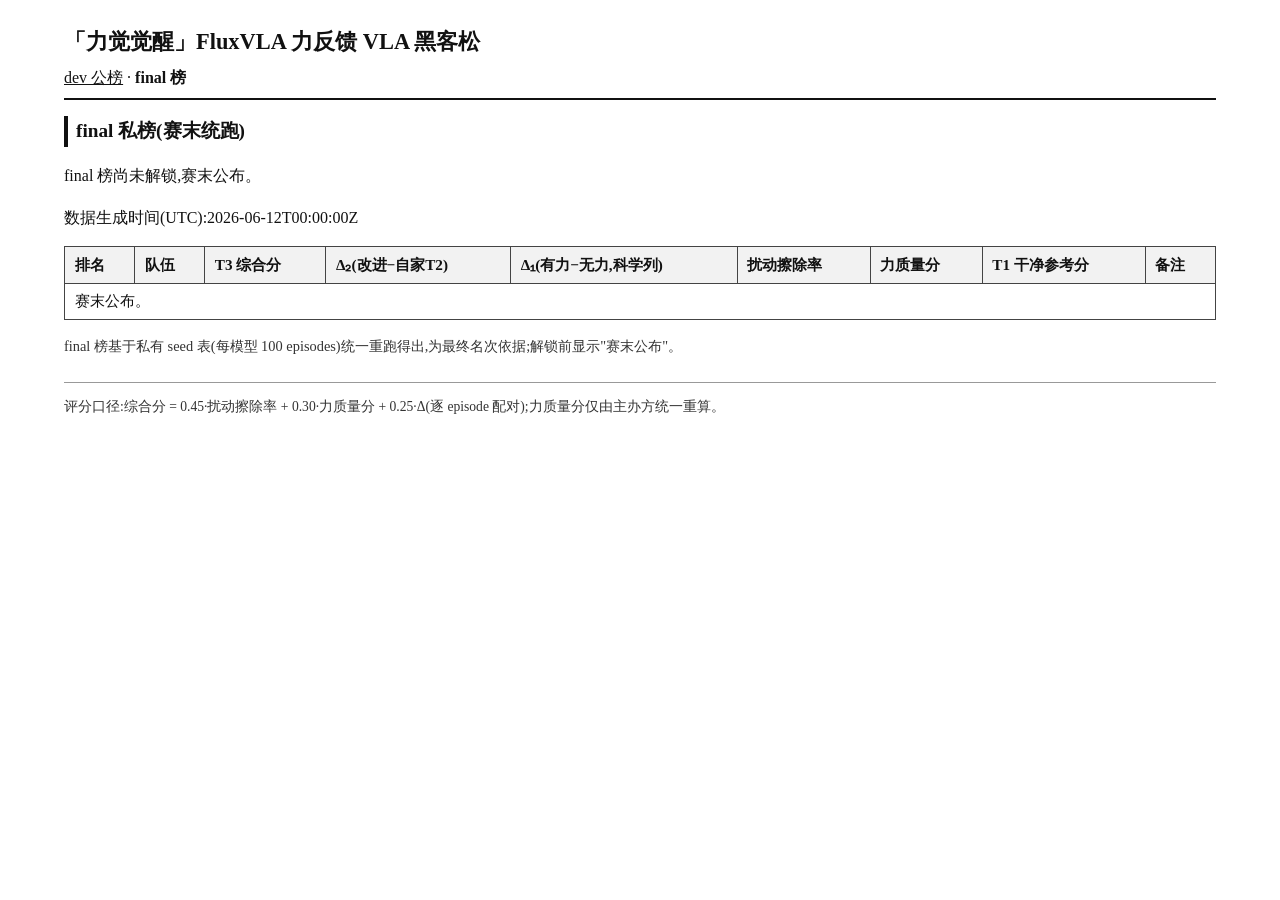
==== final.html @ 15150ca8 "feat: leaderboard static frontend (initial)" ====
<!doctype html>
<html lang="zh-CN">
<head>
<meta charset="utf-8">
<meta name="viewport" content="width=device-width, initial-scale=1">
<title>final 榜 · 力觉觉醒黑客松</title>
<link rel="stylesheet" href="./style.css">
<script src="./config.js"></script>
<script src="./board.js"></script>
</head>
<body>
<header>
  <h1>「力觉觉醒」FluxVLA 力反馈 VLA 黑客松</h1>
  <nav><a href="./index.html">dev 公榜</a> · <a href="./final.html" class="current">final 榜</a></nav>
</header>
<main>
  <h2>final 私榜(赛末统跑)</h2>
  <p id="final-locked" style="display:none">final 榜尚未解锁,赛末公布。</p>
  <p id="board-meta">数据加载中……</p>
  <table>
    <thead>
      <tr>
        <th>排名</th>
        <th>队伍</th>
        <th>T3 综合分</th>
        <th>Δ₂(改进−自家T2)</th>
        <th>Δ₁(有力−无力,科学列)</th>
        <th>扰动擦除率</th>
        <th>力质量分</th>
        <th>T1 干净参考分</th>
        <th>备注</th>
      </tr>
    </thead>
    <tbody id="board-body"><tr><td colspan="9">数据加载中……</td></tr></tbody>
  </table>
  <p class="note">final 榜基于私有 seed 表(每模型 100 episodes)统一重跑得出,为最终名次依据;解锁前显示"赛末公布"。</p>
</main>
<footer>
  <p>评分口径:综合分 = 0.45·扰动擦除率 + 0.30·力质量分 + 0.25·Δ(逐 episode 配对);力质量分仅由主办方统一重算。</p>
</footer>
<script>startBoard("final");</script>
</body>
</html>
---- style.css ----
/* 朴素商务文档风:白底黑字、表格为主、零特效(老板风格红线)。
   与 leaderboard/static/style.css 同源,静态站独立携带一份以便整目录部署 Pages。 */
body {
  font-family: "Source Han Serif SC", "Noto Serif CJK SC", "Songti SC", SimSun, Georgia, serif;
  color: #111;
  background: #fff;
  margin: 0 auto;
  max-width: 72rem;
  padding: 1.5rem 2rem;
  line-height: 1.6;
}
header { border-bottom: 2px solid #111; padding-bottom: 0.5rem; margin-bottom: 1rem; }
h1 { font-size: 1.4rem; margin: 0 0 0.3rem 0; }
h2 { font-size: 1.2rem; border-left: 4px solid #111; padding-left: 0.5rem; }
nav a { color: #111; }
nav a.current { font-weight: bold; text-decoration: none; }
table { border-collapse: collapse; width: 100%; margin: 0.8rem 0; }
th, td { border: 1px solid #444; padding: 0.35rem 0.6rem; text-align: left; font-size: 0.95rem; }
thead th { background: #f2f2f2; }
.note { font-size: 0.9rem; color: #333; }
footer { border-top: 1px solid #999; margin-top: 1.5rem; font-size: 0.85rem; color: #333; }
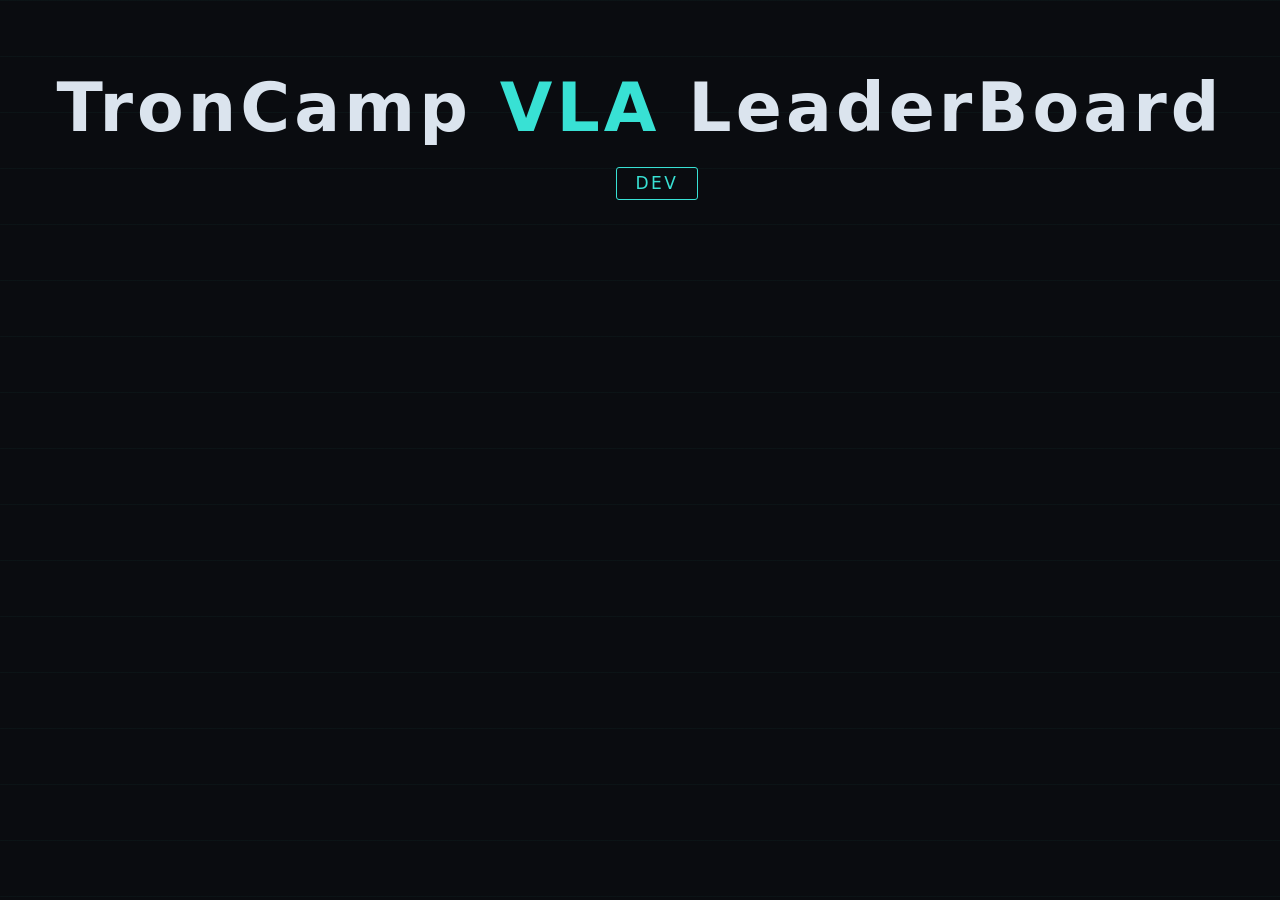
==== commit 8ae0d320: "feat: redesigned board (total-score ranking, T1/T2/T3 groups, dark console style)" ====
--- a/final.html
+++ b/final.html
@@ -3,41 +3,43 @@
 <head>
 <meta charset="utf-8">
 <meta name="viewport" content="width=device-width, initial-scale=1">
-<title>final 榜 · 力觉觉醒黑客松</title>
+<title>FINAL · TronCamp VLA LeaderBoard</title>
 <link rel="stylesheet" href="./style.css">
 <script src="./config.js"></script>
 <script src="./board.js"></script>
 </head>
-<body>
+<body data-board="final">
 <header>
-  <h1>「力觉觉醒」FluxVLA 力反馈 VLA 黑客松</h1>
-  <nav><a href="./index.html">dev 公榜</a> · <a href="./final.html" class="current">final 榜</a></nav>
+  <h1>TronCamp <span class="accent">VLA</span> LeaderBoard</h1>
+  <div class="meta">
+    <span id="updated"></span>
+    <a href="./index.html">DEV</a>
+  </div>
 </header>
 <main>
-  <h2>final 私榜(赛末统跑)</h2>
-  <p id="final-locked" style="display:none">final 榜尚未解锁,赛末公布。</p>
-  <p id="board-meta">数据加载中……</p>
-  <table>
+  <div id="locked" class="locked" hidden>
+    <span class="big">FINAL</span>
+    赛末公布
+  </div>
+  <table id="board" hidden>
     <thead>
-      <tr>
-        <th>排名</th>
-        <th>队伍</th>
-        <th>T3 综合分</th>
-        <th>Δ₂(改进−自家T2)</th>
-        <th>Δ₁(有力−无力,科学列)</th>
-        <th>扰动擦除率</th>
-        <th>力质量分</th>
-        <th>T1 干净参考分</th>
-        <th>备注</th>
+      <tr class="grp">
+        <th rowspan="2">#</th>
+        <th rowspan="2">队伍</th>
+        <th rowspan="2">总分</th>
+        <th class="tgroup" colspan="1">T1</th>
+        <th class="tgroup" colspan="4">T2</th>
+        <th class="tgroup" colspan="2">T3</th>
+      </tr>
+      <tr class="sub">
+        <th>干净分</th>
+        <th>综合</th><th>擦除率</th><th>力质量</th><th>Δ₁</th>
+        <th>综合</th><th>Δ₂</th>
       </tr>
     </thead>
-    <tbody id="board-body"><tr><td colspan="9">数据加载中……</td></tr></tbody>
+    <tbody></tbody>
   </table>
-  <p class="note">final 榜基于私有 seed 表(每模型 100 episodes)统一重跑得出,为最终名次依据;解锁前显示"赛末公布"。</p>
+  <p id="empty" hidden>暂无成绩</p>
 </main>
-<footer>
-  <p>评分口径:综合分 = 0.45·扰动擦除率 + 0.30·力质量分 + 0.25·Δ(逐 episode 配对);力质量分仅由主办方统一重算。</p>
-</footer>
-<script>startBoard("final");</script>
 </body>
 </html>
--- a/style.css
+++ b/style.css
@@ -1,21 +1,152 @@
-/* 朴素商务文档风:白底黑字、表格为主、零特效(老板风格红线)。
-   与 leaderboard/static/style.css 同源,静态站独立携带一份以便整目录部署 Pages。 */
+/* TronCamp VLA LeaderBoard — 极简暗色控制台风(2026-06-12 用户改版:
+   单标题、大字号、少说明文字、按总分排名、T1/T2/T3 分组列)。
+   与 leaderboard/static/style.css 分工:本文件只服务 Pages 静态站。 */
+:root {
+  --bg: #0a0c10;
+  --panel: #11151c;
+  --line: #1f2733;
+  --text: #dbe4ee;
+  --dim: #7d8ba0;
+  --accent: #38e1d4;
+}
+
+* { box-sizing: border-box; margin: 0; padding: 0; }
+
+html { font-size: 17px; }
+
 body {
-  font-family: "Source Han Serif SC", "Noto Serif CJK SC", "Songti SC", SimSun, Georgia, serif;
-  color: #111;
-  background: #fff;
-  margin: 0 auto;
-  max-width: 72rem;
-  padding: 1.5rem 2rem;
-  line-height: 1.6;
+  background:
+    linear-gradient(rgba(56, 225, 212, 0.035) 1px, transparent 1px) 0 0 / 100% 56px,
+    var(--bg);
+  color: var(--text);
+  font-family: 'Segoe UI', 'PingFang SC', 'Microsoft YaHei', system-ui, sans-serif;
+  min-height: 100vh;
+  padding: 4rem 2rem 5rem;
 }
-header { border-bottom: 2px solid #111; padding-bottom: 0.5rem; margin-bottom: 1rem; }
-h1 { font-size: 1.4rem; margin: 0 0 0.3rem 0; }
-h2 { font-size: 1.2rem; border-left: 4px solid #111; padding-left: 0.5rem; }
-nav a { color: #111; }
-nav a.current { font-weight: bold; text-decoration: none; }
-table { border-collapse: collapse; width: 100%; margin: 0.8rem 0; }
-th, td { border: 1px solid #444; padding: 0.35rem 0.6rem; text-align: left; font-size: 0.95rem; }
-thead th { background: #f2f2f2; }
-.note { font-size: 0.9rem; color: #333; }
-footer { border-top: 1px solid #999; margin-top: 1.5rem; font-size: 0.85rem; color: #333; }
+
+header { text-align: center; margin-bottom: 3.5rem; }
+
+h1 {
+  font-size: clamp(2.4rem, 6vw, 4rem);
+  font-weight: 800;
+  letter-spacing: 0.06em;
+}
+
+h1 .accent { color: var(--accent); }
+
+.meta {
+  margin-top: 1.2rem;
+  font-size: 1rem;
+  color: var(--dim);
+  display: flex;
+  gap: 2rem;
+  justify-content: center;
+  align-items: center;
+}
+
+.meta a {
+  color: var(--accent);
+  text-decoration: none;
+  border: 1px solid var(--accent);
+  padding: 0.3rem 1.1rem;
+  border-radius: 3px;
+  letter-spacing: 0.15em;
+}
+
+.meta a:hover { background: rgba(56, 225, 212, 0.12); }
+
+main { max-width: 1180px; margin: 0 auto; }
+
+table {
+  width: 100%;
+  border-collapse: collapse;
+  background: var(--panel);
+  border: 1px solid var(--line);
+}
+
+thead th {
+  color: var(--dim);
+  font-weight: 600;
+  padding: 0.9rem 0.6rem;
+  border-bottom: 1px solid var(--line);
+  white-space: nowrap;
+}
+
+tr.grp th { font-size: 1.05rem; letter-spacing: 0.1em; }
+
+tr.grp th.tgroup {
+  color: var(--accent);
+  border-left: 1px solid var(--line);
+}
+
+tr.sub th { font-size: 0.95rem; font-weight: 500; }
+
+tbody td {
+  padding: 1.05rem 0.6rem;
+  text-align: center;
+  font-size: 1.1rem;
+  font-variant-numeric: tabular-nums;
+  font-family: ui-monospace, 'SF Mono', Consolas, monospace;
+  border-bottom: 1px solid var(--line);
+}
+
+tbody tr:hover { background: rgba(56, 225, 212, 0.05); }
+
+td.team {
+  font-family: inherit;
+  font-size: 1.15rem;
+  font-weight: 600;
+  text-align: left;
+  padding-left: 1.2rem;
+}
+
+td.rank { color: var(--dim); font-size: 1rem; }
+
+tbody tr:nth-child(-n+3) td.rank { color: var(--accent); font-weight: 700; }
+
+td.total {
+  color: var(--accent);
+  font-size: 1.45rem;
+  font-weight: 700;
+}
+
+td.gstart { border-left: 1px solid var(--line); }
+
+td .pos { color: var(--accent); }
+td .neg { color: #f08c8c; }
+
+.tag {
+  display: inline-block;
+  font-size: 0.8rem;
+  color: var(--dim);
+  border: 1px solid var(--line);
+  border-radius: 3px;
+  padding: 0 0.4rem;
+  margin-left: 0.4rem;
+  font-family: inherit;
+}
+
+.dimcell { color: var(--dim); }
+
+#empty, .locked {
+  text-align: center;
+  color: var(--dim);
+  padding: 5rem 0;
+  font-size: 1.4rem;
+  letter-spacing: 0.2em;
+}
+
+.locked .big {
+  display: block;
+  color: var(--accent);
+  font-size: clamp(2rem, 5vw, 3rem);
+  font-weight: 800;
+  margin-bottom: 1.2rem;
+  letter-spacing: 0.3em;
+}
+
+@media (max-width: 760px) {
+  html { font-size: 15px; }
+  body { padding: 2.5rem 0.6rem; }
+  tbody td { padding: 0.8rem 0.35rem; font-size: 0.98rem; }
+}
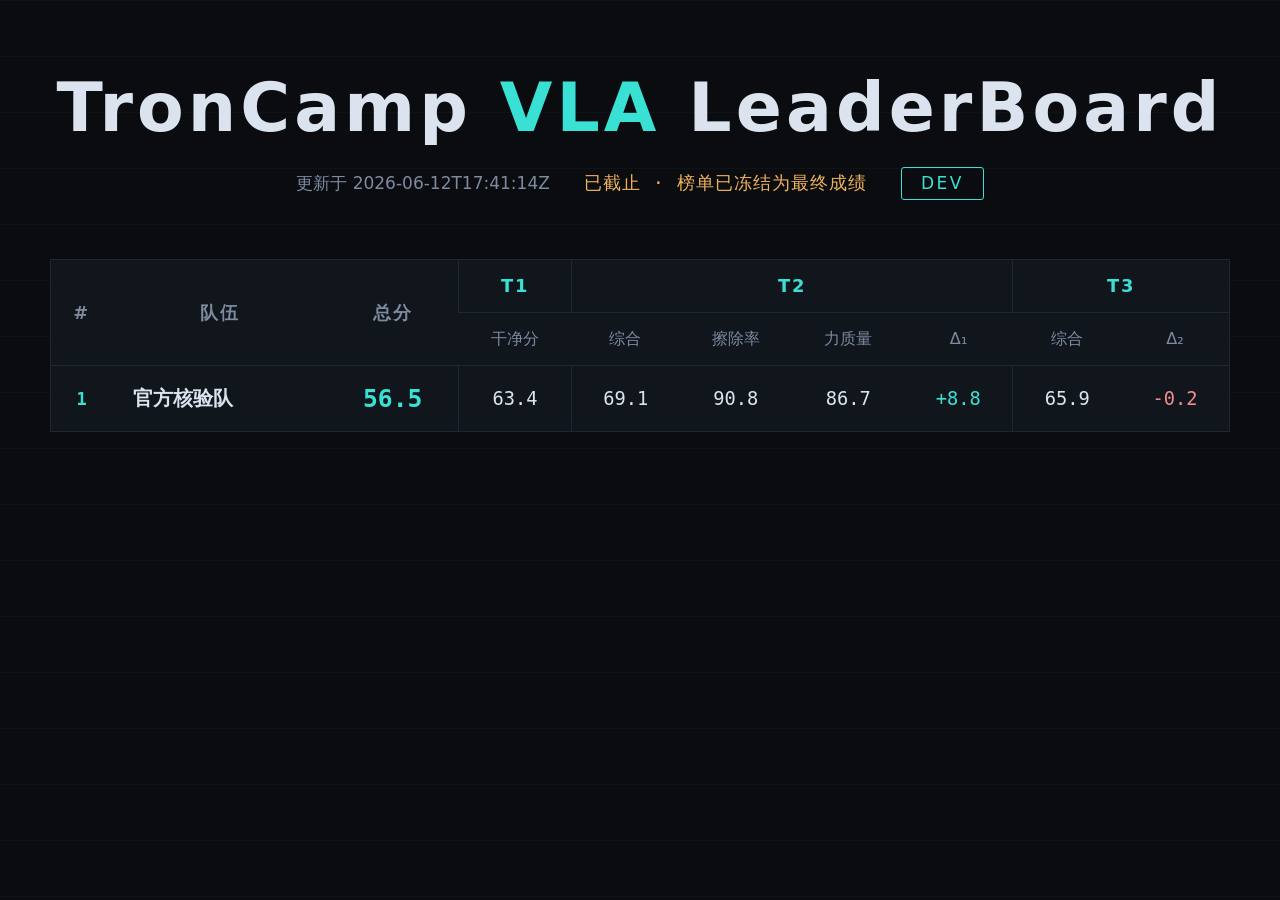
==== commit 0ef6eb35: "feat: countdown + deadline-freeze final view" ====
--- a/final.html
+++ b/final.html
@@ -13,6 +13,7 @@
   <h1>TronCamp <span class="accent">VLA</span> LeaderBoard</h1>
   <div class="meta">
     <span id="updated"></span>
+    <span id="countdown"></span>
     <a href="./index.html">DEV</a>
   </div>
 </header>
--- a/style.css
+++ b/style.css
@@ -150,3 +150,12 @@
   body { padding: 2.5rem 0.6rem; }
   tbody td { padding: 0.8rem 0.35rem; font-size: 0.98rem; }
 }
+
+#countdown {
+  color: var(--accent);
+  font-family: ui-monospace, 'SF Mono', Consolas, monospace;
+  font-size: 1.05rem;
+  letter-spacing: 0.06em;
+}
+
+#countdown.over { color: #f0b35c; }
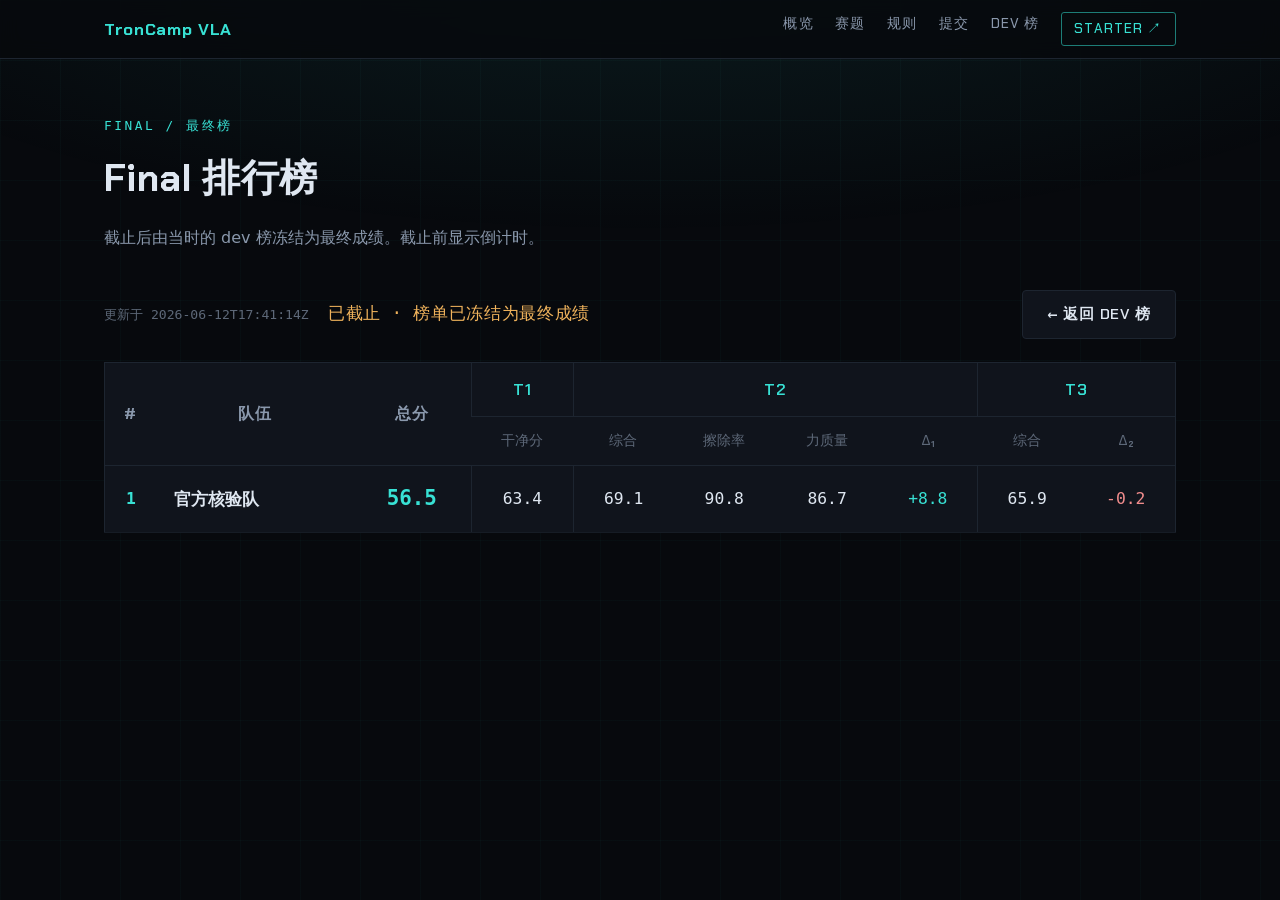
==== commit e7b1b4ed: "feat: full competition site (homepage with overview/tasks/rules/scoring/submission + live leaderboar" ====
--- a/final.html
+++ b/final.html
@@ -3,44 +3,62 @@
 <head>
 <meta charset="utf-8">
 <meta name="viewport" content="width=device-width, initial-scale=1">
-<title>FINAL · TronCamp VLA LeaderBoard</title>
+<title>FINAL · TronCamp VLA Hackathon</title>
 <link rel="stylesheet" href="./style.css">
 <script src="./config.js"></script>
-<script src="./board.js"></script>
+<script src="./board.js" defer></script>
 </head>
 <body data-board="final">
-<header>
-  <h1>TronCamp <span class="accent">VLA</span> LeaderBoard</h1>
-  <div class="meta">
-    <span id="updated"></span>
-    <span id="countdown"></span>
-    <a href="./index.html">DEV</a>
+
+<nav class="nav">
+  <div class="wrap">
+    <a href="./index.html" class="brand" style="text-decoration:none">TronCamp <span class="accent">VLA</span></a>
+    <span class="nav-links">
+      <a href="./index.html#overview">概览</a>
+      <a href="./index.html#tasks">赛题</a>
+      <a href="./index.html#rules">规则</a>
+      <a href="./index.html#submit">提交</a>
+      <a href="./index.html#board">DEV 榜</a>
+      <a href="https://github.com/Mizoreww/TronCamp" class="cta" target="_blank" rel="noopener">Starter ↗</a>
+    </span>
   </div>
-</header>
-<main>
-  <div id="locked" class="locked" hidden>
-    <span class="big">FINAL</span>
-    赛末公布
+</nav>
+
+<section style="border-top:none;padding-top:3.5rem">
+  <div class="wrap">
+    <div class="sec-head">
+      <span class="sec-num">FINAL / 最终榜</span>
+      <h2>Final 排行榜</h2>
+      <p>截止后由当时的 dev 榜冻结为最终成绩。截止前显示倒计时。</p>
+    </div>
+    <div class="board-head">
+      <span class="upd" id="updated"></span>
+      <span id="countdown" style="font-size:1.05rem"></span>
+      <a class="to-final btn" href="./index.html#board">← 返回 DEV 榜</a>
+    </div>
+    <div id="locked" class="locked" hidden>
+      <span class="big">FINAL</span>
+      赛末公布
+    </div>
+    <table id="board" class="board" hidden>
+      <thead>
+        <tr class="grp">
+          <th rowspan="2">#</th><th rowspan="2">队伍</th><th rowspan="2">总分</th>
+          <th class="tgroup">T1</th>
+          <th class="tgroup" colspan="4">T2</th>
+          <th class="tgroup" colspan="2">T3</th>
+        </tr>
+        <tr class="sub">
+          <th>干净分</th>
+          <th>综合</th><th>擦除率</th><th>力质量</th><th>Δ₁</th>
+          <th>综合</th><th>Δ₂</th>
+        </tr>
+      </thead>
+      <tbody></tbody>
+    </table>
+    <p id="empty" hidden>暂无成绩</p>
   </div>
-  <table id="board" hidden>
-    <thead>
-      <tr class="grp">
-        <th rowspan="2">#</th>
-        <th rowspan="2">队伍</th>
-        <th rowspan="2">总分</th>
-        <th class="tgroup" colspan="1">T1</th>
-        <th class="tgroup" colspan="4">T2</th>
-        <th class="tgroup" colspan="2">T3</th>
-      </tr>
-      <tr class="sub">
-        <th>干净分</th>
-        <th>综合</th><th>擦除率</th><th>力质量</th><th>Δ₁</th>
-        <th>综合</th><th>Δ₂</th>
-      </tr>
-    </thead>
-    <tbody></tbody>
-  </table>
-  <p id="empty" hidden>暂无成绩</p>
-</main>
+</section>
+
 </body>
 </html>
--- a/style.css
+++ b/style.css
@@ -1,161 +1,267 @@
-/* TronCamp VLA LeaderBoard — 极简暗色控制台风(2026-06-12 用户改版:
-   单标题、大字号、少说明文字、按总分排名、T1/T2/T3 分组列)。
-   与 leaderboard/static/style.css 分工:本文件只服务 Pages 静态站。 */
+/* TronCamp VLA Hackathon — 官网 + 排行榜
+   暗色科幻控制台风:近黑底 + 单一青色强调 + 等宽数据字 + 细网格/扫描线。
+   零构建,原生 HTML/CSS/JS。 */
+
+@import url('https://fonts.googleapis.com/css2?family=Chakra+Petch:wght@400;500;600;700&display=swap');
+
 :root {
-  --bg: #0a0c10;
-  --panel: #11151c;
-  --line: #1f2733;
-  --text: #dbe4ee;
-  --dim: #7d8ba0;
+  --bg: #07090d;
+  --bg-soft: #0b0e14;
+  --panel: #10141c;
+  --panel-2: #131822;
+  --line: #1d2530;
+  --line-soft: #161c25;
+  --text: #dfe7f1;
+  --muted: #8a98ac;
+  --dim: #5d6878;
   --accent: #38e1d4;
+  --accent-dim: #1d7d77;
+  --warn: #f0b35c;
+  --bad: #f08c8c;
+  --display: 'Chakra Petch', 'PingFang SC', 'Microsoft YaHei', sans-serif;
+  --body: 'PingFang SC', 'Microsoft YaHei', system-ui, sans-serif;
+  --mono: ui-monospace, 'SF Mono', 'JetBrains Mono', Consolas, monospace;
 }
 
 * { box-sizing: border-box; margin: 0; padding: 0; }
-
-html { font-size: 17px; }
+html { scroll-behavior: smooth; font-size: 16px; }
 
 body {
+  background: var(--bg);
+  color: var(--text);
+  font-family: var(--body);
+  line-height: 1.7;
+  -webkit-font-smoothing: antialiased;
+  overflow-x: hidden;
+}
+
+/* 全局氛围:网格 + 顶部青色辉光 */
+body::before {
+  content: '';
+  position: fixed;
+  inset: 0;
+  z-index: 0;
+  pointer-events: none;
   background:
-    linear-gradient(rgba(56, 225, 212, 0.035) 1px, transparent 1px) 0 0 / 100% 56px,
-    var(--bg);
-  color: var(--text);
-  font-family: 'Segoe UI', 'PingFang SC', 'Microsoft YaHei', system-ui, sans-serif;
-  min-height: 100vh;
-  padding: 4rem 2rem 5rem;
-}
-
-header { text-align: center; margin-bottom: 3.5rem; }
-
-h1 {
-  font-size: clamp(2.4rem, 6vw, 4rem);
-  font-weight: 800;
-  letter-spacing: 0.06em;
-}
-
-h1 .accent { color: var(--accent); }
-
-.meta {
-  margin-top: 1.2rem;
-  font-size: 1rem;
-  color: var(--dim);
-  display: flex;
-  gap: 2rem;
-  justify-content: center;
-  align-items: center;
-}
-
-.meta a {
-  color: var(--accent);
-  text-decoration: none;
-  border: 1px solid var(--accent);
-  padding: 0.3rem 1.1rem;
-  border-radius: 3px;
-  letter-spacing: 0.15em;
-}
-
-.meta a:hover { background: rgba(56, 225, 212, 0.12); }
-
-main { max-width: 1180px; margin: 0 auto; }
-
-table {
-  width: 100%;
-  border-collapse: collapse;
-  background: var(--panel);
-  border: 1px solid var(--line);
-}
-
-thead th {
-  color: var(--dim);
-  font-weight: 600;
-  padding: 0.9rem 0.6rem;
+    radial-gradient(120% 60% at 50% -10%, rgba(56, 225, 212, 0.10), transparent 60%),
+    linear-gradient(rgba(56, 225, 212, 0.028) 1px, transparent 1px) 0 0 / 100% 60px,
+    linear-gradient(90deg, rgba(56, 225, 212, 0.028) 1px, transparent 1px) 0 0 / 60px 100%;
+}
+
+a { color: var(--accent); text-decoration: none; }
+a:hover { text-decoration: underline; }
+
+.wrap { max-width: 1120px; margin: 0 auto; padding: 0 1.5rem; position: relative; z-index: 1; }
+
+/* ───────── 顶栏 ───────── */
+.nav {
+  position: sticky; top: 0; z-index: 50;
+  background: rgba(7, 9, 13, 0.82);
+  backdrop-filter: blur(10px);
   border-bottom: 1px solid var(--line);
-  white-space: nowrap;
-}
-
-tr.grp th { font-size: 1.05rem; letter-spacing: 0.1em; }
-
-tr.grp th.tgroup {
-  color: var(--accent);
-  border-left: 1px solid var(--line);
-}
-
-tr.sub th { font-size: 0.95rem; font-weight: 500; }
-
-tbody td {
-  padding: 1.05rem 0.6rem;
-  text-align: center;
-  font-size: 1.1rem;
-  font-variant-numeric: tabular-nums;
-  font-family: ui-monospace, 'SF Mono', Consolas, monospace;
-  border-bottom: 1px solid var(--line);
-}
-
-tbody tr:hover { background: rgba(56, 225, 212, 0.05); }
-
-td.team {
-  font-family: inherit;
-  font-size: 1.15rem;
-  font-weight: 600;
-  text-align: left;
-  padding-left: 1.2rem;
-}
-
-td.rank { color: var(--dim); font-size: 1rem; }
-
-tbody tr:nth-child(-n+3) td.rank { color: var(--accent); font-weight: 700; }
-
-td.total {
-  color: var(--accent);
-  font-size: 1.45rem;
-  font-weight: 700;
-}
-
-td.gstart { border-left: 1px solid var(--line); }
-
-td .pos { color: var(--accent); }
-td .neg { color: #f08c8c; }
-
-.tag {
-  display: inline-block;
-  font-size: 0.8rem;
-  color: var(--dim);
-  border: 1px solid var(--line);
-  border-radius: 3px;
-  padding: 0 0.4rem;
-  margin-left: 0.4rem;
-  font-family: inherit;
-}
-
-.dimcell { color: var(--dim); }
-
-#empty, .locked {
-  text-align: center;
-  color: var(--dim);
-  padding: 5rem 0;
-  font-size: 1.4rem;
-  letter-spacing: 0.2em;
-}
-
-.locked .big {
-  display: block;
-  color: var(--accent);
-  font-size: clamp(2rem, 5vw, 3rem);
-  font-weight: 800;
-  margin-bottom: 1.2rem;
-  letter-spacing: 0.3em;
-}
-
-@media (max-width: 760px) {
-  html { font-size: 15px; }
-  body { padding: 2.5rem 0.6rem; }
-  tbody td { padding: 0.8rem 0.35rem; font-size: 0.98rem; }
-}
-
+}
+.nav .wrap { display: flex; align-items: center; gap: 1.5rem; height: 58px; }
+.brand {
+  font-family: var(--display); font-weight: 700; font-size: 1.05rem;
+  letter-spacing: 0.04em; white-space: nowrap;
+}
+.brand .accent { color: var(--accent); }
+.nav-links { display: flex; gap: 1.35rem; margin-left: auto; flex-wrap: wrap; }
+.nav-links a {
+  color: var(--muted); font-family: var(--display); font-size: 0.85rem;
+  font-weight: 500; letter-spacing: 0.08em; text-transform: uppercase;
+}
+.nav-links a:hover { color: var(--accent); text-decoration: none; }
+.nav-links a.cta {
+  color: var(--accent); border: 1px solid var(--accent-dim);
+  padding: 0.25rem 0.8rem; border-radius: 3px;
+}
+.nav-links a.cta:hover { background: rgba(56, 225, 212, 0.12); }
+
+/* ───────── Hero ───────── */
+.hero { padding: 5rem 0 3.5rem; position: relative; }
+.hero .tag {
+  font-family: var(--mono); font-size: 0.78rem; color: var(--accent);
+  letter-spacing: 0.25em; text-transform: uppercase; margin-bottom: 1.4rem;
+  display: inline-flex; align-items: center; gap: 0.6rem;
+}
+.hero .tag::before {
+  content: ''; width: 28px; height: 1px; background: var(--accent);
+}
+.hero h1 {
+  font-family: var(--display); font-weight: 700;
+  font-size: clamp(2.6rem, 6vw, 4.6rem); line-height: 1.04;
+  letter-spacing: 0.01em; margin-bottom: 1.2rem;
+}
+.hero h1 .accent { color: var(--accent); }
+.hero .lead {
+  font-size: clamp(1rem, 1.6vw, 1.2rem); color: var(--muted);
+  max-width: 50rem; margin-bottom: 2.2rem;
+}
+.chips { display: flex; flex-wrap: wrap; gap: 0.7rem; margin-bottom: 2.2rem; }
+.chip {
+  font-family: var(--mono); font-size: 0.82rem; color: var(--text);
+  background: var(--panel); border: 1px solid var(--line);
+  padding: 0.45rem 0.9rem; border-radius: 3px;
+}
+.chip b { color: var(--accent); font-weight: 600; }
+.hero-actions { display: flex; flex-wrap: wrap; gap: 0.9rem; align-items: center; }
+.btn {
+  font-family: var(--display); font-weight: 600; font-size: 0.92rem;
+  letter-spacing: 0.06em; padding: 0.7rem 1.5rem; border-radius: 4px;
+  border: 1px solid var(--line); color: var(--text); background: var(--panel);
+  cursor: pointer; transition: all 0.15s;
+}
+.btn:hover { text-decoration: none; border-color: var(--accent-dim); }
+.btn.primary { background: var(--accent); color: #06231f; border-color: var(--accent); }
+.btn.primary:hover { background: #5ff0e4; }
+
+.countdown-box {
+  margin-top: 2.4rem; display: inline-flex; align-items: baseline; gap: 0.8rem;
+  border-top: 1px solid var(--line); padding-top: 1.2rem;
+}
+.countdown-box .label {
+  font-family: var(--mono); font-size: 0.78rem; color: var(--dim);
+  letter-spacing: 0.15em; text-transform: uppercase;
+}
 #countdown {
-  color: var(--accent);
-  font-family: ui-monospace, 'SF Mono', Consolas, monospace;
-  font-size: 1.05rem;
-  letter-spacing: 0.06em;
-}
-
-#countdown.over { color: #f0b35c; }
+  font-family: var(--mono); color: var(--accent); font-size: 1.4rem;
+  letter-spacing: 0.04em; font-variant-numeric: tabular-nums;
+}
+#countdown.over { color: var(--warn); }
+
+/* ───────── 区块 ───────── */
+section { padding: 4rem 0; border-top: 1px solid var(--line-soft); position: relative; }
+.sec-head { margin-bottom: 2.4rem; }
+.sec-num {
+  font-family: var(--mono); font-size: 0.8rem; color: var(--accent);
+  letter-spacing: 0.2em; display: block; margin-bottom: 0.6rem;
+}
+.sec-head h2 {
+  font-family: var(--display); font-weight: 700; font-size: clamp(1.7rem, 3.4vw, 2.4rem);
+  letter-spacing: 0.01em;
+}
+.sec-head p { color: var(--muted); max-width: 52rem; margin-top: 0.8rem; }
+
+/* 概览 */
+.overview { display: grid; grid-template-columns: 1.3fr 1fr; gap: 2.5rem; align-items: center; }
+.overview .fig { border: 1px solid var(--line); border-radius: 6px; overflow: hidden; background: var(--panel); }
+.overview .fig img { display: block; width: 100%; }
+.overview .fig figcaption {
+  font-size: 0.82rem; color: var(--dim); padding: 0.8rem 1rem;
+  border-top: 1px solid var(--line); line-height: 1.55;
+}
+.overview p { color: var(--muted); margin-bottom: 1.1rem; }
+.overview strong { color: var(--text); }
+
+/* 通用卡片 */
+.cards { display: grid; gap: 1.2rem; }
+.card {
+  background: var(--panel); border: 1px solid var(--line); border-radius: 6px;
+  padding: 1.5rem 1.6rem;
+}
+.card h3 { font-family: var(--display); font-weight: 600; font-size: 1.15rem; margin-bottom: 0.7rem; }
+.card p { color: var(--muted); font-size: 0.95rem; }
+
+/* 赛题卡 */
+.tasks { grid-template-columns: repeat(3, 1fr); }
+.task-card { position: relative; padding-top: 2.6rem; }
+.task-card .tno {
+  position: absolute; top: 1.2rem; left: 1.6rem;
+  font-family: var(--display); font-weight: 700; font-size: 1.05rem; color: var(--accent);
+  letter-spacing: 0.05em;
+}
+.task-card .weight {
+  position: absolute; top: 1.3rem; right: 1.6rem;
+  font-family: var(--mono); font-size: 1.5rem; color: var(--text); font-weight: 600;
+}
+.task-card h3 { margin-bottom: 0.5rem; }
+.task-card .role { font-family: var(--mono); font-size: 0.76rem; color: var(--dim); letter-spacing: 0.1em; text-transform: uppercase; margin-bottom: 0.9rem; }
+.task-card ul { list-style: none; display: flex; flex-direction: column; gap: 0.55rem; }
+.task-card li { font-size: 0.9rem; color: var(--muted); padding-left: 1rem; position: relative; }
+.task-card li::before { content: '▸'; position: absolute; left: 0; color: var(--accent-dim); }
+.task-card.focus { border-color: var(--accent-dim); box-shadow: 0 0 0 1px rgba(56,225,212,0.18) inset; }
+
+/* 菜单/规则表 */
+.dtable { width: 100%; border-collapse: collapse; background: var(--panel); border: 1px solid var(--line); }
+.dtable th, .dtable td { padding: 0.85rem 1rem; text-align: left; border-bottom: 1px solid var(--line-soft); vertical-align: top; }
+.dtable th { font-family: var(--display); font-weight: 600; color: var(--muted); font-size: 0.9rem; }
+.dtable td { color: var(--muted); font-size: 0.92rem; }
+.dtable td b, .dtable td strong { color: var(--text); }
+.dtable tr:last-child td { border-bottom: none; }
+.lvl { font-family: var(--mono); font-size: 0.82rem; color: var(--accent); white-space: nowrap; }
+
+/* 评分 */
+.formula {
+  font-family: var(--mono); font-size: 1.05rem; color: var(--text);
+  background: var(--panel-2); border: 1px solid var(--line); border-left: 3px solid var(--accent);
+  border-radius: 4px; padding: 1.1rem 1.3rem; margin: 1.4rem 0; overflow-x: auto;
+}
+.formula .accent { color: var(--accent); }
+.formula .dim { color: var(--dim); }
+.layers { grid-template-columns: repeat(3, 1fr); }
+.layer-card .ln { font-family: var(--mono); font-size: 0.78rem; color: var(--accent); letter-spacing: 0.1em; margin-bottom: 0.6rem; }
+
+/* 提交步骤 */
+.steps { counter-reset: step; display: grid; gap: 0; border: 1px solid var(--line); border-radius: 6px; overflow: hidden; }
+.step { display: grid; grid-template-columns: 3rem 1fr; gap: 1rem; padding: 1.2rem 1.4rem; background: var(--panel); border-bottom: 1px solid var(--line-soft); }
+.step:last-child { border-bottom: none; }
+.step .sn { counter-increment: step; font-family: var(--mono); color: var(--accent); font-size: 1.1rem; }
+.step .sn::before { content: counter(step, decimal-leading-zero); }
+.step h4 { font-family: var(--display); font-weight: 600; font-size: 1rem; margin-bottom: 0.3rem; }
+.step p { color: var(--muted); font-size: 0.9rem; }
+.code {
+  font-family: var(--mono); font-size: 0.85rem; color: var(--text);
+  background: var(--bg); border: 1px solid var(--line); border-radius: 4px;
+  padding: 0.9rem 1.1rem; margin-top: 1.2rem; overflow-x: auto; white-space: pre; line-height: 1.65;
+}
+.code .c { color: var(--dim); }
+.code .a { color: var(--accent); }
+
+/* ───────── 排行榜 ───────── */
+.board-head { display: flex; align-items: baseline; gap: 1.2rem; flex-wrap: wrap; margin-bottom: 1.4rem; }
+.board-head .upd { font-family: var(--mono); font-size: 0.82rem; color: var(--dim); }
+.board-head .to-final { margin-left: auto; }
+table.board { width: 100%; border-collapse: collapse; background: var(--panel); border: 1px solid var(--line); }
+table.board thead th { color: var(--muted); font-family: var(--display); font-weight: 600; padding: 0.8rem 0.5rem; border-bottom: 1px solid var(--line); white-space: nowrap; }
+table.board tr.grp th { font-size: 1rem; letter-spacing: 0.06em; }
+table.board tr.grp th.tgroup { color: var(--accent); border-left: 1px solid var(--line); }
+table.board tr.sub th { font-size: 0.85rem; font-weight: 500; color: var(--dim); }
+table.board tbody td {
+  padding: 0.95rem 0.5rem; text-align: center; font-size: 1.02rem;
+  font-family: var(--mono); font-variant-numeric: tabular-nums; border-bottom: 1px solid var(--line-soft);
+}
+table.board tbody tr:hover { background: rgba(56, 225, 212, 0.045); }
+table.board td.team { font-family: var(--body); font-size: 1.05rem; font-weight: 600; text-align: left; padding-left: 1.1rem; }
+table.board td.rank { color: var(--dim); }
+table.board tbody tr:nth-child(-n+3) td.rank { color: var(--accent); font-weight: 700; }
+table.board td.total { color: var(--accent); font-size: 1.3rem; font-weight: 700; }
+table.board td.gstart { border-left: 1px solid var(--line); }
+td .pos { color: var(--accent); } td .neg { color: var(--bad); } .dimcell { color: var(--dim); }
+.tag { font-size: 0.72rem; color: var(--dim); border: 1px solid var(--line); border-radius: 3px; padding: 0 0.35rem; margin-left: 0.4rem; }
+#empty, .locked { text-align: center; color: var(--dim); padding: 4rem 0; font-size: 1.3rem; letter-spacing: 0.12em; }
+.locked .big { display: block; color: var(--accent); font-family: var(--display); font-size: clamp(2rem, 5vw, 3rem); font-weight: 700; margin-bottom: 1rem; letter-spacing: 0.2em; }
+
+/* ───────── Footer ───────── */
+footer { border-top: 1px solid var(--line); padding: 3rem 0; color: var(--dim); }
+.foot-grid { display: flex; flex-wrap: wrap; gap: 2.5rem; justify-content: space-between; }
+.foot-col h5 { font-family: var(--display); color: var(--muted); font-size: 0.85rem; letter-spacing: 0.1em; text-transform: uppercase; margin-bottom: 0.8rem; }
+.foot-col a { display: block; color: var(--muted); font-size: 0.9rem; margin-bottom: 0.45rem; }
+.foot-col a:hover { color: var(--accent); }
+.foot-note { margin-top: 2rem; font-size: 0.82rem; color: var(--dim); border-top: 1px solid var(--line-soft); padding-top: 1.2rem; }
+
+/* 入场动画 */
+@keyframes rise { from { opacity: 0; transform: translateY(14px); } to { opacity: 1; transform: none; } }
+.hero .tag { animation: rise 0.5s both; }
+.hero h1 { animation: rise 0.5s 0.06s both; }
+.hero .lead { animation: rise 0.5s 0.12s both; }
+.chips { animation: rise 0.5s 0.18s both; }
+.hero-actions { animation: rise 0.5s 0.24s both; }
+.countdown-box { animation: rise 0.5s 0.3s both; }
+
+@media (max-width: 860px) {
+  .overview, .tasks, .layers { grid-template-columns: 1fr; }
+  .nav-links { gap: 0.9rem; }
+  .nav-links a:not(.cta) { display: none; }
+  table.board { font-size: 0.9rem; }
+}
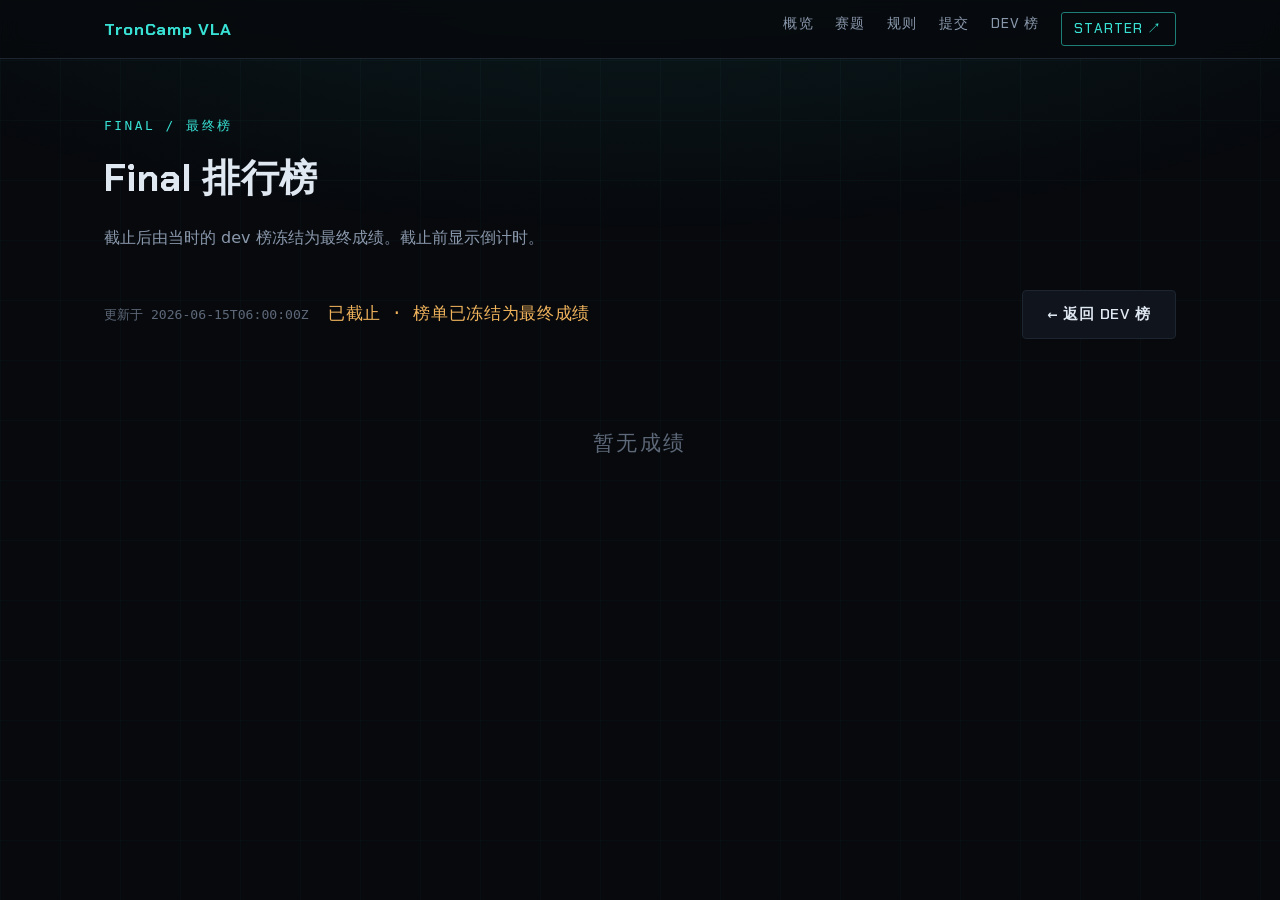
==== commit 717972cc: "deploy: 单环境进度条榜单 UI + 单环境官网文案 - board.js / 模板:T1/T2 达标绿勾 + T3 绝对分进度条,按 T3 分降序(新 schema)。 - index.htm" ====
--- a/final.html
+++ b/final.html
@@ -40,18 +40,14 @@
       <span class="big">FINAL</span>
       赛末公布
     </div>
-    <table id="board" class="board" hidden>
+    <table id="board-table" class="board board-strip" hidden>
       <thead>
         <tr class="grp">
-          <th rowspan="2">#</th><th rowspan="2">队伍</th><th rowspan="2">总分</th>
-          <th class="tgroup">T1</th>
-          <th class="tgroup" colspan="4">T2</th>
-          <th class="tgroup" colspan="2">T3</th>
-        </tr>
-        <tr class="sub">
-          <th>干净分</th>
-          <th>综合</th><th>擦除率</th><th>力质量</th><th>Δ₁</th>
-          <th>综合</th><th>Δ₂</th>
+          <th class="c-rank">#</th>
+          <th class="c-team">队伍</th>
+          <th class="c-gate">T1 <span class="th-sub">达标</span></th>
+          <th class="c-gate">T2 <span class="th-sub">达标</span></th>
+          <th class="c-t3">T3 分数 <span class="th-sub">0.7·擦除 + 0.3·力质量</span></th>
         </tr>
       </thead>
       <tbody></tbody>
--- a/style.css
+++ b/style.css
@@ -239,6 +239,29 @@
 table.board td.gstart { border-left: 1px solid var(--line); }
 td .pos { color: var(--accent); } td .neg { color: var(--bad); } .dimcell { color: var(--dim); }
 .tag { font-size: 0.72rem; color: var(--dim); border: 1px solid var(--line); border-radius: 3px; padding: 0 0.35rem; margin-left: 0.4rem; }
+
+/* ── 排行榜进度条版(2026-06-15):T1/T2 达标绿勾,T3 分数+进度条,只按 T3 排名 ── */
+table.board-strip td, table.board-strip thead th { text-align: center; }
+table.board-strip .c-rank { width: 3.2rem; color: var(--dim); font-family: var(--mono); font-size: 1.05rem; }
+table.board-strip tbody tr.top1 .c-rank { color: #ffd76a; }
+table.board-strip tbody tr.top2 .c-rank { color: #cdd6e2; }
+table.board-strip tbody tr.top3 .c-rank { color: #e2a878; }
+table.board-strip tbody tr.top .c-rank { font-weight: 700; }
+table.board-strip td.c-team { text-align: left; padding-left: 1.1rem; font-family: var(--body); font-size: 1.05rem; font-weight: 600; }
+.th-sub { display: block; font-family: var(--mono); font-size: 0.64rem; font-weight: 400; color: var(--dim); letter-spacing: 0.02em; margin-top: 0.18rem; }
+.c-gate { width: 6rem; border-left: 1px solid var(--line-soft); }
+.gate { font-size: 1.2rem; font-weight: 700; line-height: 1; }
+.gate-ok { color: #46d98a; text-shadow: 0 0 10px rgba(70, 217, 138, 0.5); }
+.gate-miss { color: var(--dim); font-size: 0.98rem; }
+.gate-none { color: var(--line); }
+.c-t3 { border-left: 1px solid var(--line); min-width: 9.5rem; }
+.t3wrap { display: inline-flex; flex-direction: column; align-items: center; gap: 0.2rem; min-width: 7rem; }
+.t3num { font-family: var(--display); font-size: 1.4rem; font-weight: 700; color: var(--accent); line-height: 1; }
+.t3sub { font-family: var(--mono); font-size: 0.66rem; color: var(--dim); }
+.t3bar { display: block; width: 100%; height: 3px; background: var(--line); border-radius: 2px; overflow: hidden; }
+.t3bar i { display: block; height: 100%; background: linear-gradient(90deg, var(--accent-dim), var(--accent)); }
+table.board-strip tbody tr.top1 .t3bar i { background: linear-gradient(90deg, var(--accent), #ffd76a); }
+
 #empty, .locked { text-align: center; color: var(--dim); padding: 4rem 0; font-size: 1.3rem; letter-spacing: 0.12em; }
 .locked .big { display: block; color: var(--accent); font-family: var(--display); font-size: clamp(2rem, 5vw, 3rem); font-weight: 700; margin-bottom: 1rem; letter-spacing: 0.2em; }
 
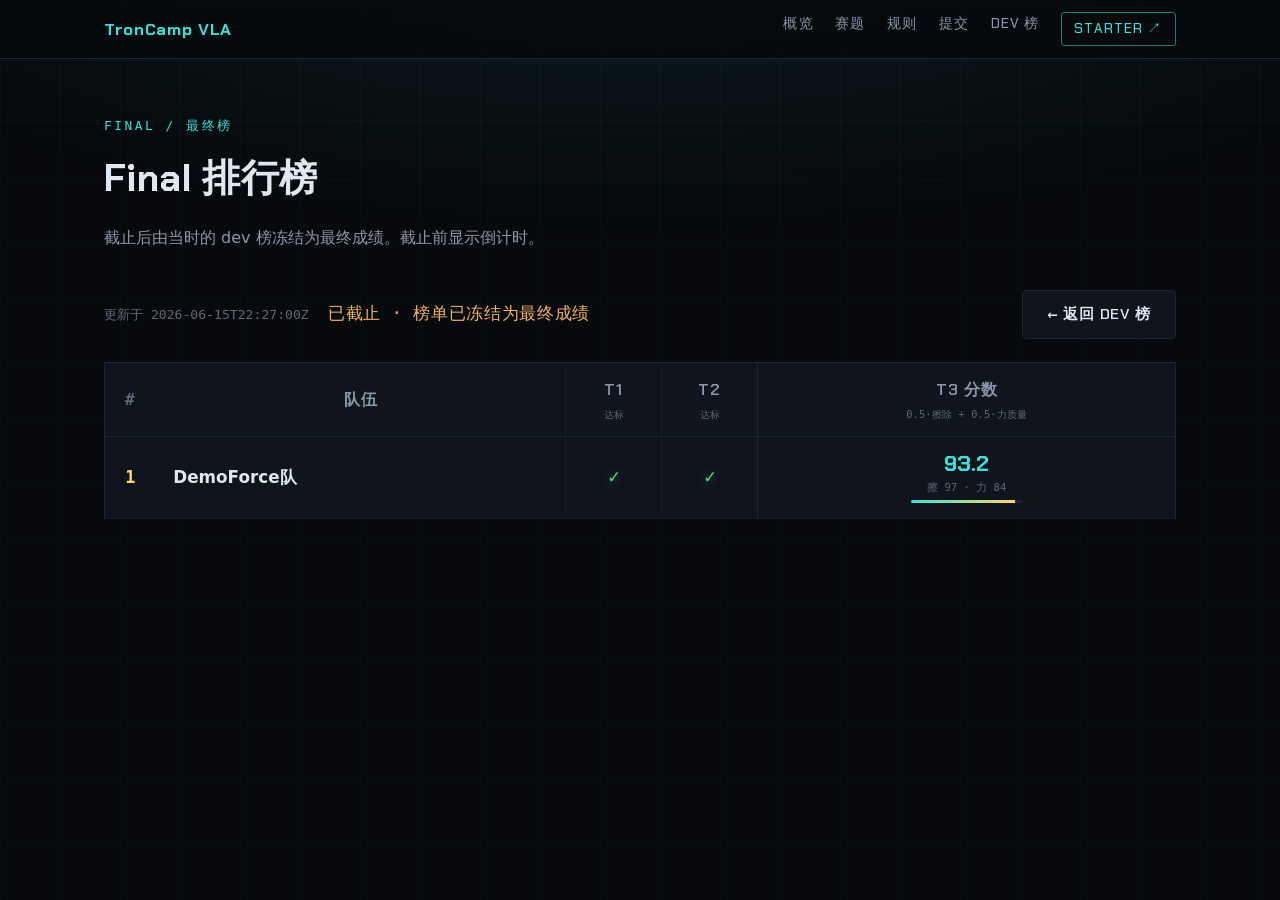
==== commit b89d4aa4: "feat: T3 主榜公式改 0.5·擦除 + 0.5·力质量" ====
--- a/final.html
+++ b/final.html
@@ -47,7 +47,7 @@
           <th class="c-team">队伍</th>
           <th class="c-gate">T1 <span class="th-sub">达标</span></th>
           <th class="c-gate">T2 <span class="th-sub">达标</span></th>
-          <th class="c-t3">T3 分数 <span class="th-sub">0.7·擦除 + 0.3·力质量</span></th>
+          <th class="c-t3">T3 分数 <span class="th-sub">0.5·擦除 + 0.5·力质量</span></th>
         </tr>
       </thead>
       <tbody></tbody>
--- a/style.css
+++ b/style.css
@@ -105,6 +105,7 @@
   padding: 0.45rem 0.9rem; border-radius: 3px;
 }
 .chip b { color: var(--accent); font-weight: 600; }
+.hero-meta { font-family: var(--mono); font-size: 0.84rem; color: var(--muted); letter-spacing: 0.02em; margin-bottom: 2rem; line-height: 1.7; }
 .hero-actions { display: flex; flex-wrap: wrap; gap: 0.9rem; align-items: center; }
 .btn {
   font-family: var(--display); font-weight: 600; font-size: 0.92rem;
@@ -153,6 +154,9 @@
 }
 .overview p { color: var(--muted); margin-bottom: 1.1rem; }
 .overview strong { color: var(--text); }
+.ov-prose { max-width: 64rem; }
+.ov-prose p { color: var(--muted); margin-bottom: 1.1rem; }
+.ov-prose strong { color: var(--text); }
 
 /* 通用卡片 */
 .cards { display: grid; gap: 1.2rem; }
@@ -288,3 +292,26 @@
   .nav-links a:not(.cta) { display: none; }
   table.board { font-size: 0.9rem; }
 }
+
+/* ── #submit 评测可视化(2026-06-15) ── */
+.fig-wide { margin: 1.8rem 0 0; border: 1px solid var(--line); border-radius: 6px; overflow: hidden; background: var(--panel); }
+.fig-wide img { display: block; width: 100%; }
+.fig-wide figcaption,
+.explain-grid figcaption { padding: 0.75rem 1rem; font-size: 0.84rem; line-height: 1.55; color: var(--muted); border-top: 1px solid var(--line-soft); }
+.explain-grid { display: grid; grid-template-columns: 1fr; gap: 1.6rem; margin-top: 1.3rem; }
+.explain-grid .fig { border: 1px solid var(--line); border-radius: 6px; overflow: hidden; background: var(--panel); display: flex; flex-direction: column; }
+.explain-grid .fig img { display: block; width: 100%; }
+@media (max-width: 760px) { .explain-grid { grid-template-columns: 1fr; } }
+
+/* ── #submit 评测 rollout 视频(2026-06-15) ── */
+.video-grid { display: grid; grid-template-columns: 1fr; gap: 1.5rem; margin: 1.5rem 0 0; }
+.vfig { border: 1px solid var(--line); border-radius: 6px; overflow: hidden; background: var(--panel); }
+.vfig video { display: block; width: 100%; background: #07090d; }
+.vfig figcaption { padding: 0.8rem 1.05rem; font-size: 0.86rem; color: var(--muted); border-top: 1px solid var(--line-soft); line-height: 1.6; }
+.vfig figcaption b { color: var(--text); }
+@media (min-width: 920px) { .video-grid.cols2 { grid-template-columns: 1fr 1fr; } }
+
+/* ── #submit 网页提交 CTA(2026-06-15) ── */
+.submit-cta { display: flex; flex-wrap: wrap; align-items: center; gap: 0.9rem 1.3rem; margin: 0 0 1.8rem; }
+.submit-cta .btn.primary { font-size: 1rem; padding: 0.8rem 1.8rem; }
+.submit-cta-note { color: var(--muted); font-size: 0.9rem; max-width: 36rem; line-height: 1.55; }
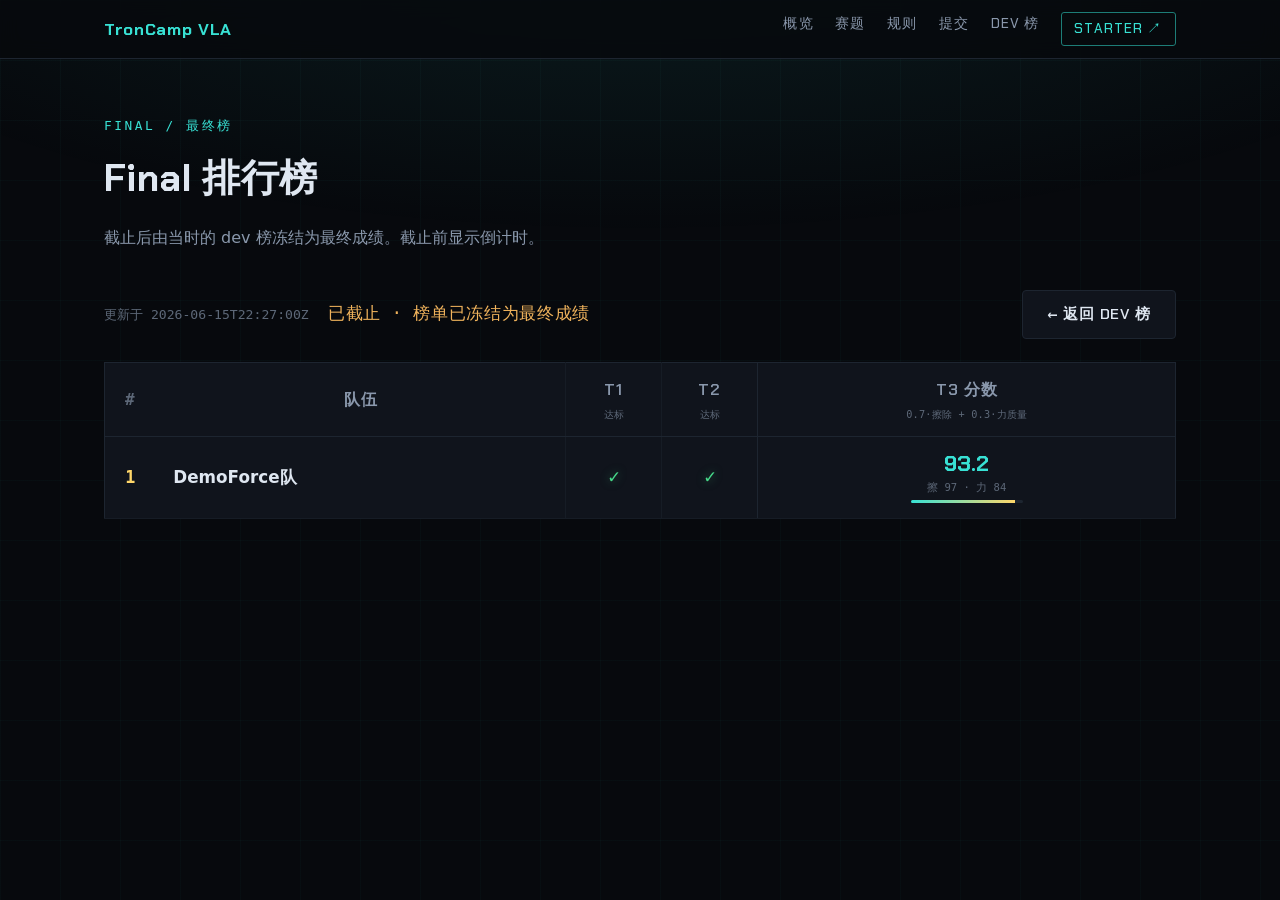
==== commit 814e421e: "T3 公式回 0.7·擦除 + 0.3·力质量(老板定)" ====
--- a/final.html
+++ b/final.html
@@ -47,7 +47,7 @@
           <th class="c-team">队伍</th>
           <th class="c-gate">T1 <span class="th-sub">达标</span></th>
           <th class="c-gate">T2 <span class="th-sub">达标</span></th>
-          <th class="c-t3">T3 分数 <span class="th-sub">0.5·擦除 + 0.5·力质量</span></th>
+          <th class="c-t3">T3 分数 <span class="th-sub">0.7·擦除 + 0.3·力质量</span></th>
         </tr>
       </thead>
       <tbody></tbody>
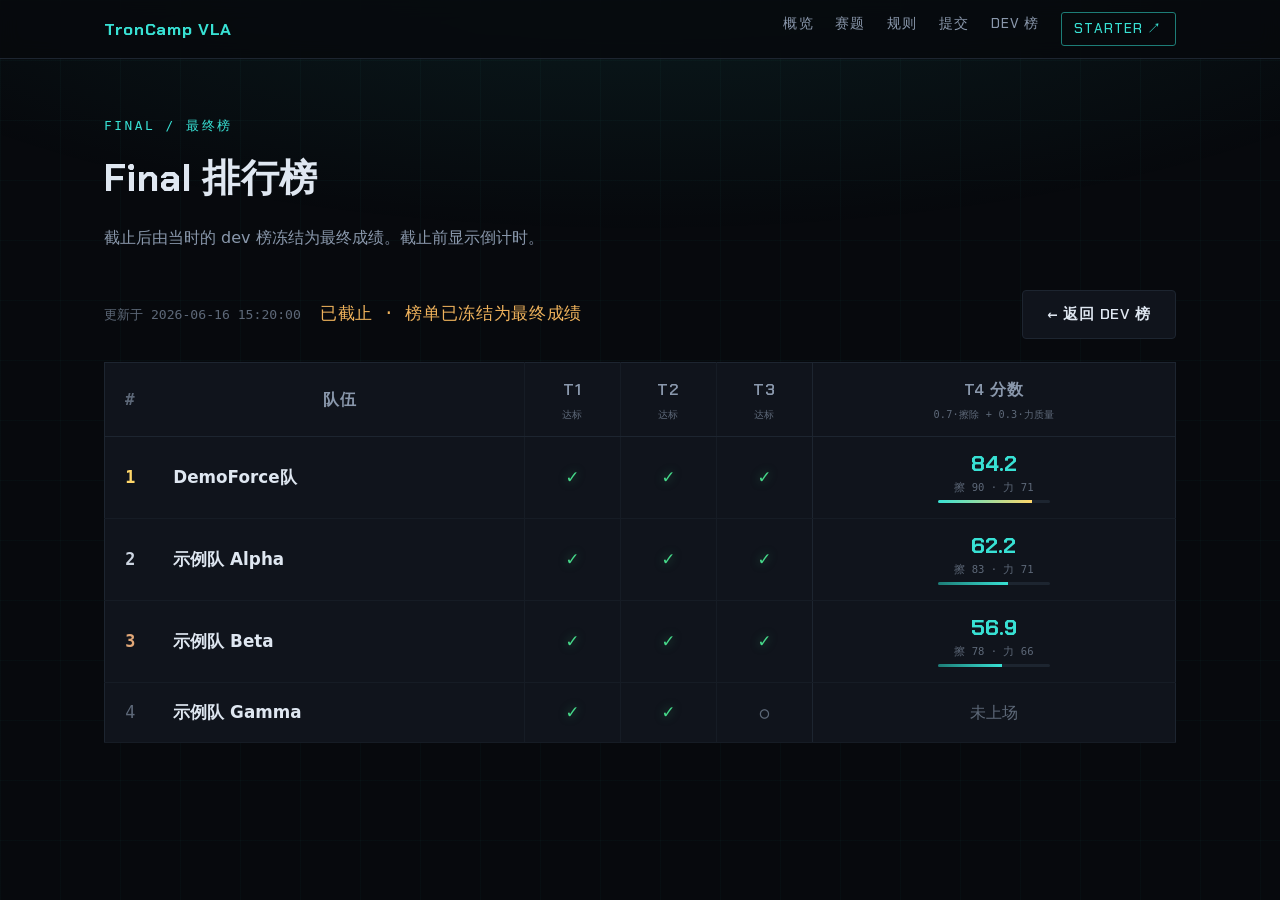
==== commit 9240fb95: "feat: webfront 四档赛制重构 (T1 入门/T2 力觉/T3 自采/T4 主榜·扰动) + 评分升级 + flow.svg 同步" ====
--- a/final.html
+++ b/final.html
@@ -47,7 +47,8 @@
           <th class="c-team">队伍</th>
           <th class="c-gate">T1 <span class="th-sub">达标</span></th>
           <th class="c-gate">T2 <span class="th-sub">达标</span></th>
-          <th class="c-t3">T3 分数 <span class="th-sub">0.7·擦除 + 0.3·力质量</span></th>
+          <th class="c-gate">T3 <span class="th-sub">达标</span></th>
+          <th class="c-t3">T4 分数 <span class="th-sub">0.7·擦除 + 0.3·力质量</span></th>
         </tr>
       </thead>
       <tbody></tbody>
